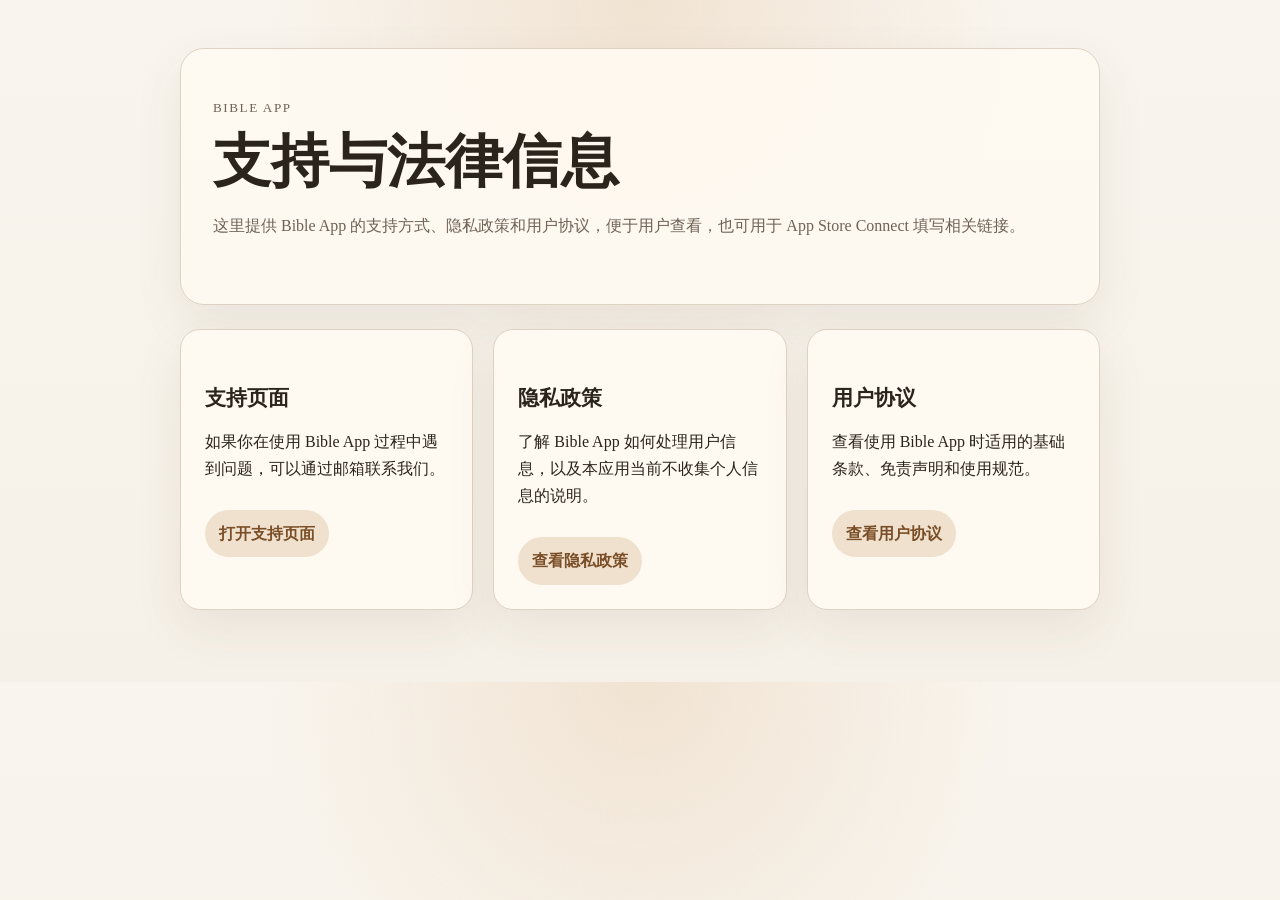
==== index.html @ 01b15071 "Add legal and support pages" ====
<!DOCTYPE html>
<html lang="zh-CN">
<head>
  <meta charset="UTF-8">
  <meta name="viewport" content="width=device-width, initial-scale=1.0">
  <title>Bible App Support</title>
  <meta name="description" content="Bible App 的支持页面，包含隐私政策、用户协议与联系方式。">
  <link rel="stylesheet" href="styles.css">
</head>
<body>
  <main class="container">
    <section class="hero">
      <p class="eyebrow">Bible App</p>
      <h1>支持与法律信息</h1>
      <p class="lead">
        这里提供 Bible App 的支持方式、隐私政策和用户协议，便于用户查看，也可用于 App Store Connect 填写相关链接。
      </p>
    </section>

    <section class="card-grid">
      <article class="card">
        <h2>支持页面</h2>
        <p>如果你在使用 Bible App 过程中遇到问题，可以通过邮箱联系我们。</p>
        <a href="support.html">打开支持页面</a>
      </article>

      <article class="card">
        <h2>隐私政策</h2>
        <p>了解 Bible App 如何处理用户信息，以及本应用当前不收集个人信息的说明。</p>
        <a href="privacy-policy.html">查看隐私政策</a>
      </article>

      <article class="card">
        <h2>用户协议</h2>
        <p>查看使用 Bible App 时适用的基础条款、免责声明和使用规范。</p>
        <a href="terms.html">查看用户协议</a>
      </article>
    </section>
  </main>
</body>
</html>
---- styles.css ----
:root {
  --bg: #f6f1e8;
  --paper: #fffaf1;
  --text: #2b241d;
  --muted: #6f6256;
  --line: #ded2c3;
  --accent: #7a4f27;
  --accent-soft: #f0e1cf;
  --shadow: 0 18px 50px rgba(78, 52, 24, 0.08);
}

* {
  box-sizing: border-box;
}

body {
  margin: 0;
  font-family: "Georgia", "Times New Roman", serif;
  color: var(--text);
  background:
    radial-gradient(circle at top, rgba(240, 225, 207, 0.9), transparent 40%),
    linear-gradient(180deg, #f9f5ee 0%, var(--bg) 100%);
  line-height: 1.7;
}

a {
  color: var(--accent);
}

.container {
  width: min(920px, calc(100% - 32px));
  margin: 0 auto;
  padding: 48px 0 72px;
}

.hero,
.legal-page {
  background: rgba(255, 250, 241, 0.92);
  border: 1px solid var(--line);
  border-radius: 24px;
  box-shadow: var(--shadow);
}

.hero {
  padding: 48px 32px;
}

.eyebrow {
  margin: 0 0 8px;
  color: var(--muted);
  letter-spacing: 0.12em;
  text-transform: uppercase;
  font-size: 0.82rem;
}

h1,
h2 {
  line-height: 1.2;
}

h1 {
  margin: 0 0 12px;
  font-size: clamp(2.2rem, 5vw, 3.6rem);
}

h2 {
  margin-top: 32px;
  font-size: 1.3rem;
}

.lead,
.meta {
  color: var(--muted);
}

.card-grid {
  display: grid;
  grid-template-columns: repeat(auto-fit, minmax(220px, 1fr));
  gap: 20px;
  margin-top: 24px;
}

.card {
  background: var(--paper);
  border: 1px solid var(--line);
  border-radius: 20px;
  padding: 24px;
  box-shadow: var(--shadow);
}

.card a {
  display: inline-block;
  margin-top: 12px;
  padding: 10px 14px;
  background: var(--accent-soft);
  border-radius: 999px;
  text-decoration: none;
  font-weight: 600;
}

.legal-page {
  padding: 36px 28px 56px;
}

.back-link {
  text-decoration: none;
}

@media (max-width: 640px) {
  .hero {
    padding: 36px 24px;
  }

  .legal-page {
    padding: 28px 20px 42px;
  }
}
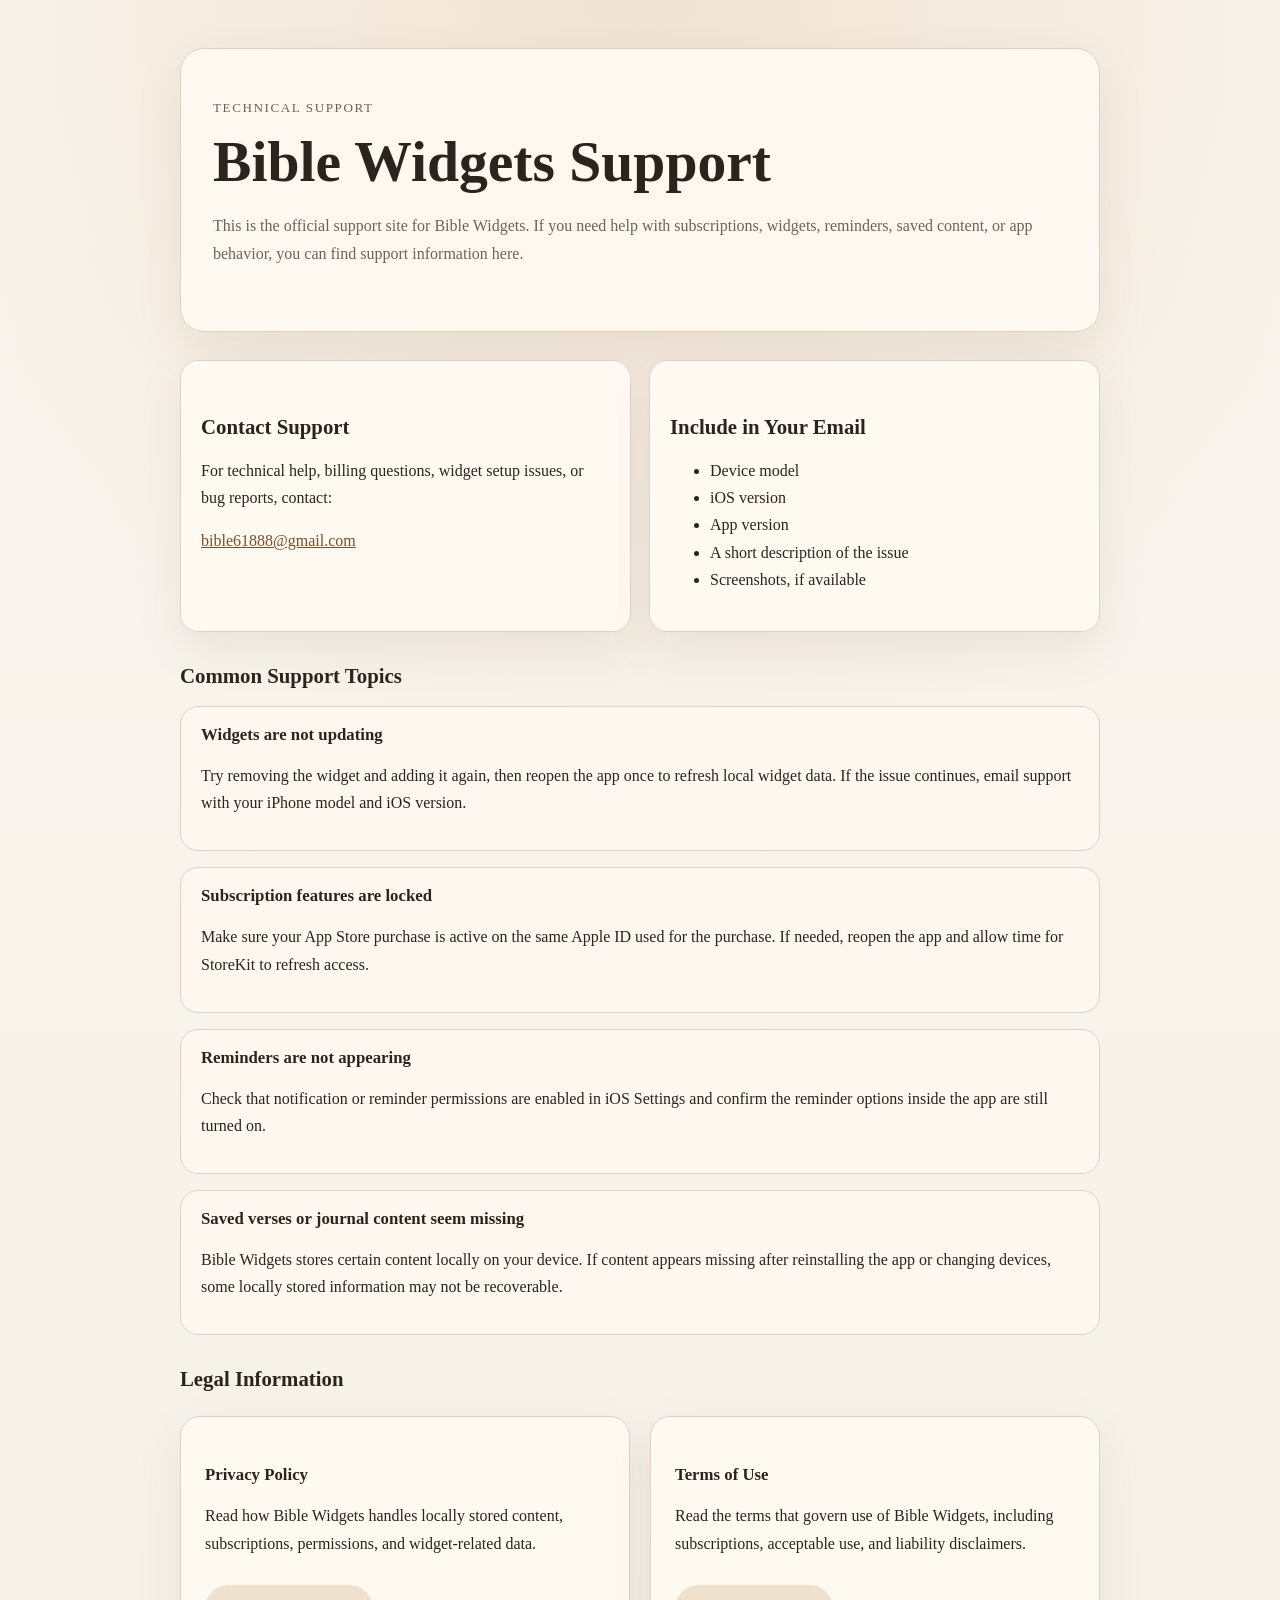
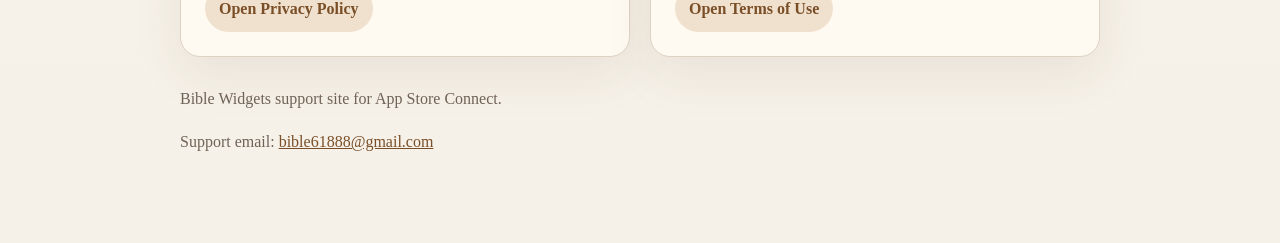
==== commit a3f650ef: "Add files via upload" ====
--- a/index.html
+++ b/index.html
@@ -3,38 +3,100 @@
 <head>
   <meta charset="UTF-8">
   <meta name="viewport" content="width=device-width, initial-scale=1.0">
-  <title>Bible App Support</title>
-  <meta name="description" content="Bible App 的支持页面，包含隐私政策、用户协议与联系方式。">
+  <title>Bible Widgets Support</title>
+  <meta name="description" content="Technical support for Bible Widgets, including contact details, help information, privacy policy, and terms of use.">
   <link rel="stylesheet" href="styles.css">
 </head>
 <body>
   <main class="container">
     <section class="hero">
-      <p class="eyebrow">Bible App</p>
-      <h1>支持与法律信息</h1>
+      <p class="eyebrow">Technical Support</p>
+      <h1>Bible Widgets Support</h1>
       <p class="lead">
-        这里提供 Bible App 的支持方式、隐私政策和用户协议，便于用户查看，也可用于 App Store Connect 填写相关链接。
+        This is the official support site for Bible Widgets. If you need help with subscriptions, widgets, reminders, saved content, or app behavior, you can find support information here.
       </p>
     </section>
 
-    <section class="card-grid">
-      <article class="card">
-        <h2>支持页面</h2>
-        <p>如果你在使用 Bible App 过程中遇到问题，可以通过邮箱联系我们。</p>
-        <a href="support.html">打开支持页面</a>
+    <section class="support-panel">
+      <article class="support-card">
+        <h2>Contact Support</h2>
+        <p>
+          For technical help, billing questions, widget setup issues, or bug reports, contact:
+        </p>
+        <p>
+          <a href="mailto:bible61888@gmail.com">bible61888@gmail.com</a>
+        </p>
       </article>
 
-      <article class="card">
-        <h2>隐私政策</h2>
-        <p>了解 Bible App 如何处理用户信息，以及本应用当前不收集个人信息的说明。</p>
-        <a href="privacy-policy.html">查看隐私政策</a>
+      <article class="support-card">
+        <h2>Include in Your Email</h2>
+        <ul>
+          <li>Device model</li>
+          <li>iOS version</li>
+          <li>App version</li>
+          <li>A short description of the issue</li>
+          <li>Screenshots, if available</li>
+        </ul>
       </article>
+    </section>
 
-      <article class="card">
-        <h2>用户协议</h2>
-        <p>查看使用 Bible App 时适用的基础条款、免责声明和使用规范。</p>
-        <a href="terms.html">查看用户协议</a>
-      </article>
+    <section class="content-section">
+      <h2>Common Support Topics</h2>
+      <div class="faq-list">
+        <article class="faq-item">
+          <h3>Widgets are not updating</h3>
+          <p>
+            Try removing the widget and adding it again, then reopen the app once to refresh local widget data. If the issue continues, email support with your iPhone model and iOS version.
+          </p>
+        </article>
+
+        <article class="faq-item">
+          <h3>Subscription features are locked</h3>
+          <p>
+            Make sure your App Store purchase is active on the same Apple ID used for the purchase. If needed, reopen the app and allow time for StoreKit to refresh access.
+          </p>
+        </article>
+
+        <article class="faq-item">
+          <h3>Reminders are not appearing</h3>
+          <p>
+            Check that notification or reminder permissions are enabled in iOS Settings and confirm the reminder options inside the app are still turned on.
+          </p>
+        </article>
+
+        <article class="faq-item">
+          <h3>Saved verses or journal content seem missing</h3>
+          <p>
+            Bible Widgets stores certain content locally on your device. If content appears missing after reinstalling the app or changing devices, some locally stored information may not be recoverable.
+          </p>
+        </article>
+      </div>
+    </section>
+
+    <section class="content-section">
+      <h2>Legal Information</h2>
+      <div class="card-grid">
+        <article class="card">
+          <h3>Privacy Policy</h3>
+          <p>Read how Bible Widgets handles locally stored content, subscriptions, permissions, and widget-related data.</p>
+          <a href="privacy-policy.html">Open Privacy Policy</a>
+        </article>
+
+        <article class="card">
+          <h3>Terms of Use</h3>
+          <p>Read the terms that govern use of Bible Widgets, including subscriptions, acceptable use, and liability disclaimers.</p>
+          <a href="terms.html">Open Terms of Use</a>
+        </article>
+      </div>
+    </section>
+
+    <section class="content-section footer-note">
+      <p>
+        Bible Widgets support site for App Store Connect.
+      </p>
+      <p>
+        Support email: <a href="mailto:bible61888@gmail.com">bible61888@gmail.com</a>
+      </p>
     </section>
   </main>
 </body>
--- a/styles.css
+++ b/styles.css
@@ -54,7 +54,8 @@
 }
 
 h1,
-h2 {
+h2,
+h3 {
   line-height: 1.2;
 }
 
@@ -68,6 +69,11 @@
   font-size: 1.3rem;
 }
 
+h3 {
+  margin-top: 24px;
+  font-size: 1.05rem;
+}
+
 .lead,
 .meta {
   color: var(--muted);
@@ -78,6 +84,10 @@
   grid-template-columns: repeat(auto-fit, minmax(220px, 1fr));
   gap: 20px;
   margin-top: 24px;
+}
+
+.content-section {
+  margin-top: 28px;
 }
 
 .card {
@@ -102,8 +112,44 @@
   padding: 36px 28px 56px;
 }
 
-.back-link {
-  text-decoration: none;
+.legal-page ul {
+  padding-left: 1.2rem;
+}
+
+.support-panel {
+  display: grid;
+  grid-template-columns: repeat(auto-fit, minmax(240px, 1fr));
+  gap: 18px;
+  margin: 28px 0 12px;
+}
+
+.support-card {
+  background: var(--paper);
+  border: 1px solid var(--line);
+  border-radius: 18px;
+  padding: 22px 20px;
+  box-shadow: var(--shadow);
+}
+
+.faq-list {
+  display: grid;
+  gap: 16px;
+  margin-top: 16px;
+}
+
+.faq-item {
+  background: rgba(255, 250, 241, 0.72);
+  border: 1px solid var(--line);
+  border-radius: 18px;
+  padding: 18px 20px;
+}
+
+.faq-item h3 {
+  margin-top: 0;
+}
+
+.footer-note {
+  color: var(--muted);
 }
 
 @media (max-width: 640px) {
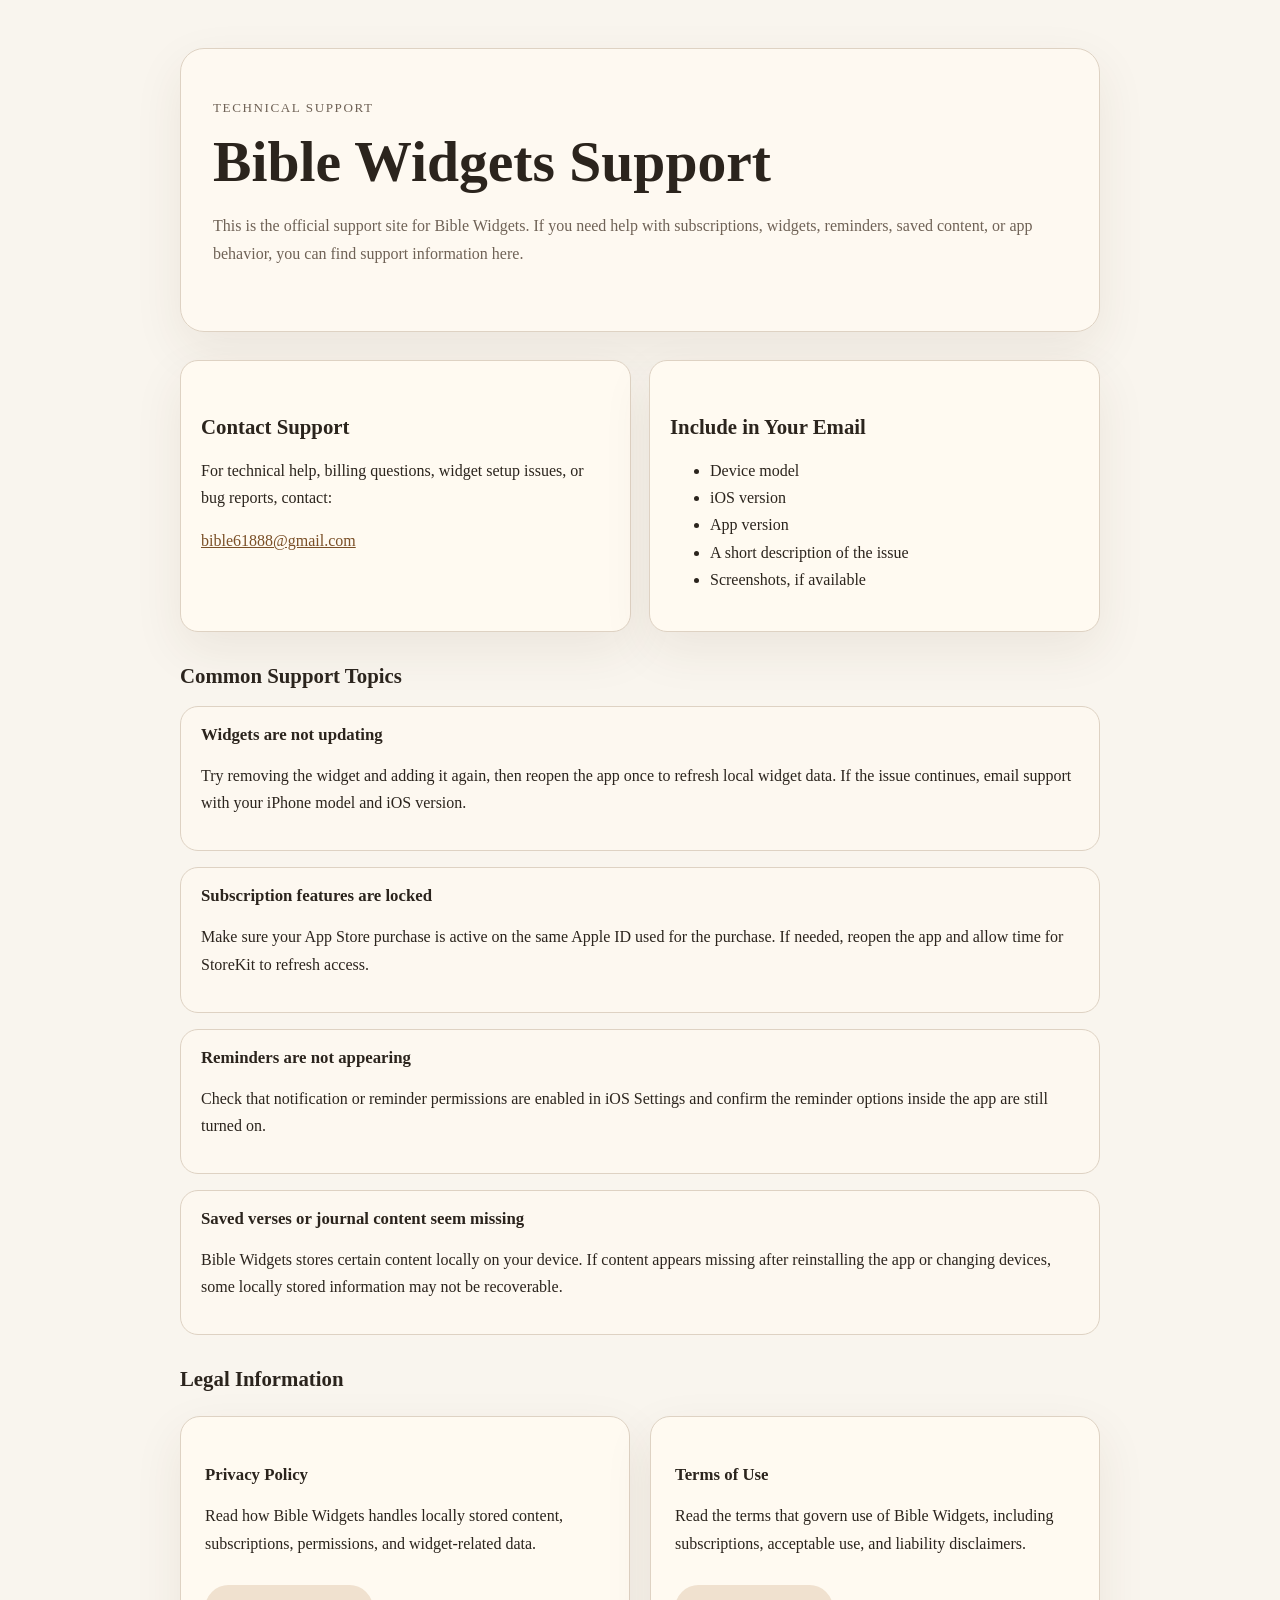
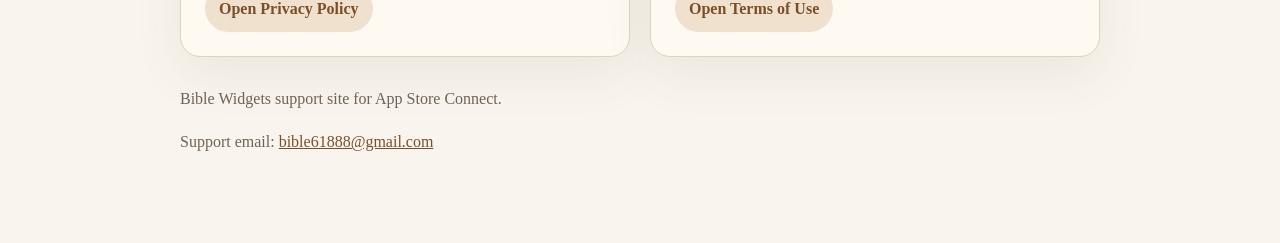
==== commit ef37bcbe: "Add files via upload" ====
--- a/index.html
+++ b/index.html
@@ -1,5 +1,5 @@
 <!DOCTYPE html>
-<html lang="zh-CN">
+<html lang="en">
 <head>
   <meta charset="UTF-8">
   <meta name="viewport" content="width=device-width, initial-scale=1.0">
--- a/styles.css
+++ b/styles.css
@@ -17,9 +17,7 @@
   margin: 0;
   font-family: "Georgia", "Times New Roman", serif;
   color: var(--text);
-  background:
-    radial-gradient(circle at top, rgba(240, 225, 207, 0.9), transparent 40%),
-    linear-gradient(180deg, #f9f5ee 0%, var(--bg) 100%);
+  background: #f9f5ee;
   line-height: 1.7;
 }
 
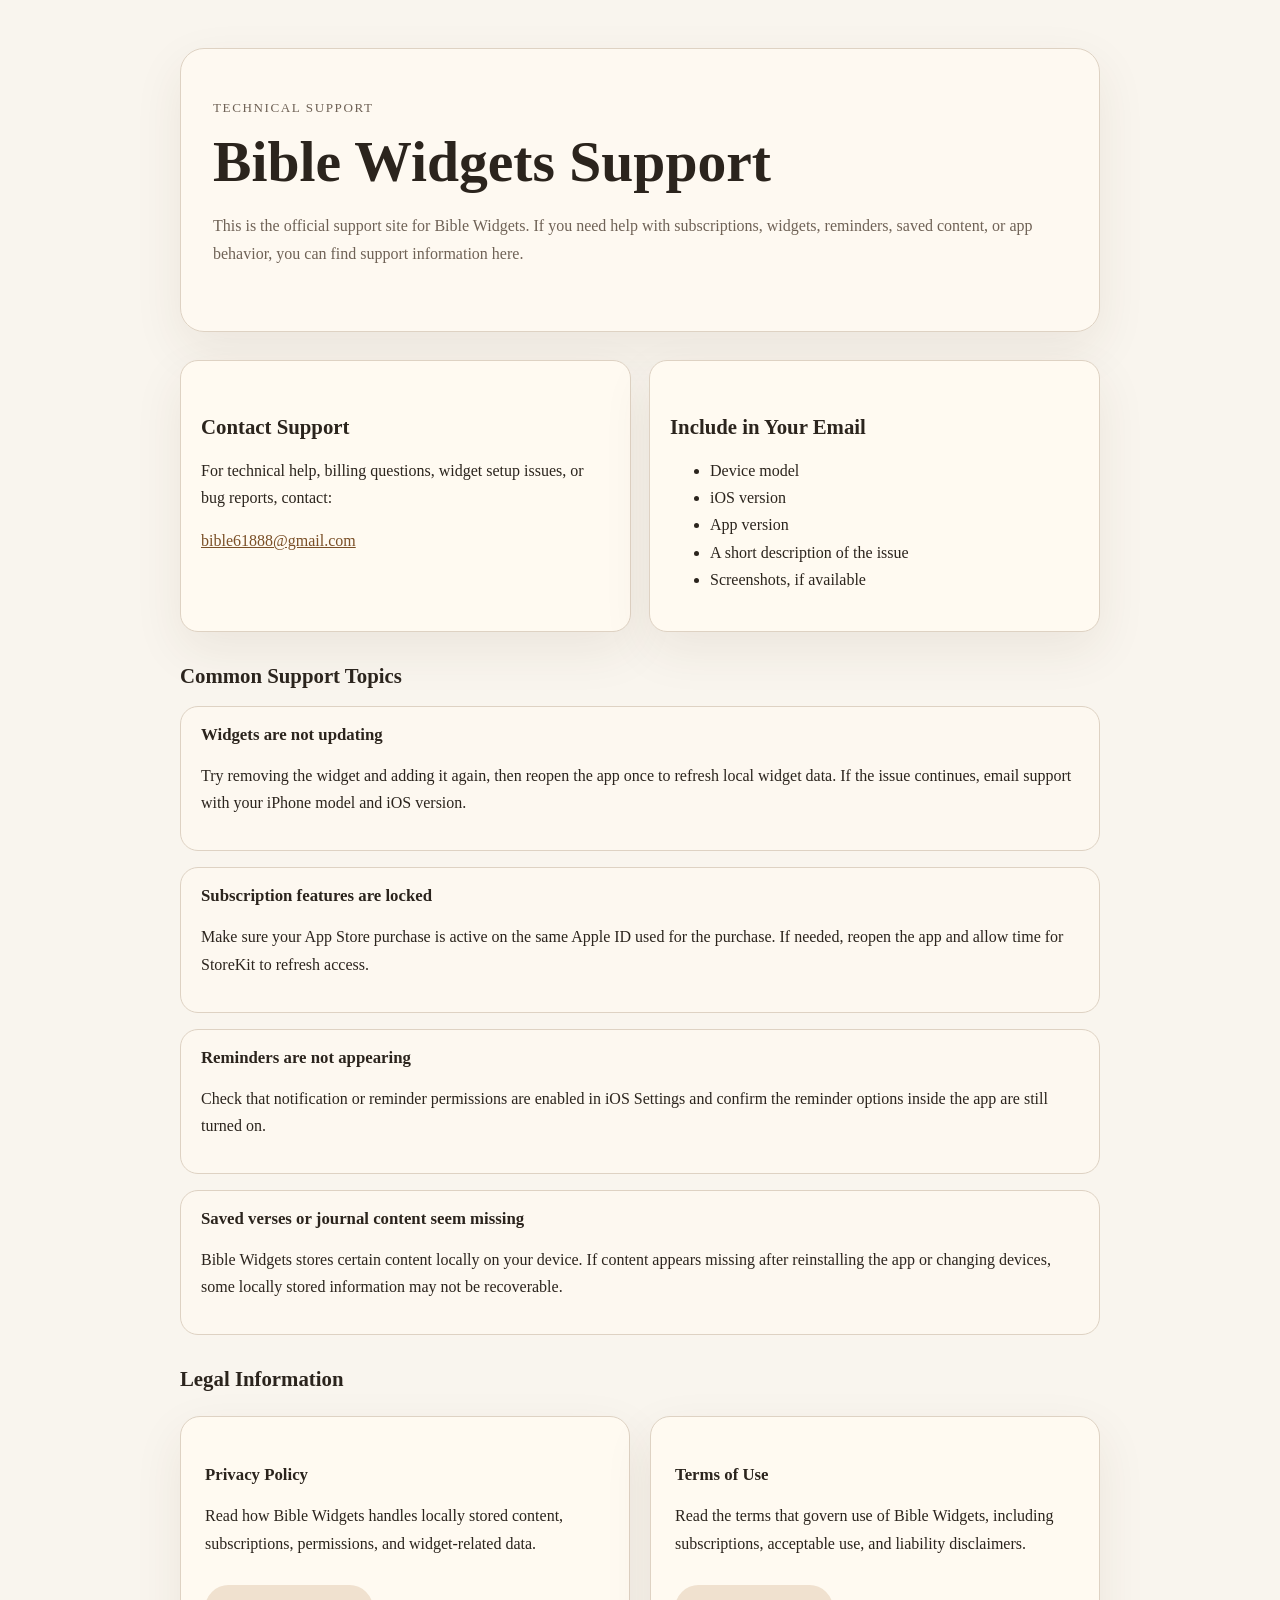
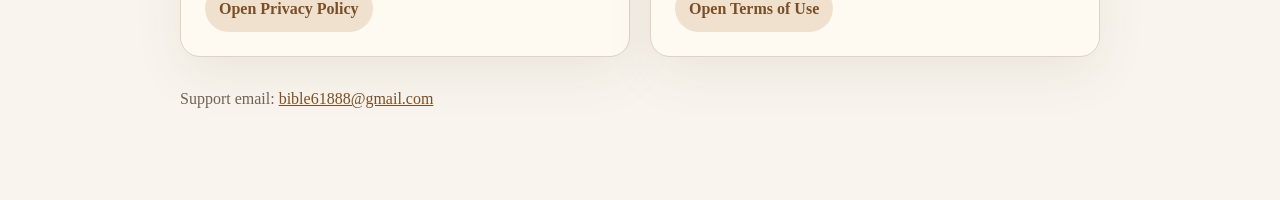
==== commit 92a34932: "Add files via upload" ====
--- a/index.html
+++ b/index.html
@@ -92,9 +92,6 @@
 
     <section class="content-section footer-note">
       <p>
-        Bible Widgets support site for App Store Connect.
-      </p>
-      <p>
         Support email: <a href="mailto:bible61888@gmail.com">bible61888@gmail.com</a>
       </p>
     </section>
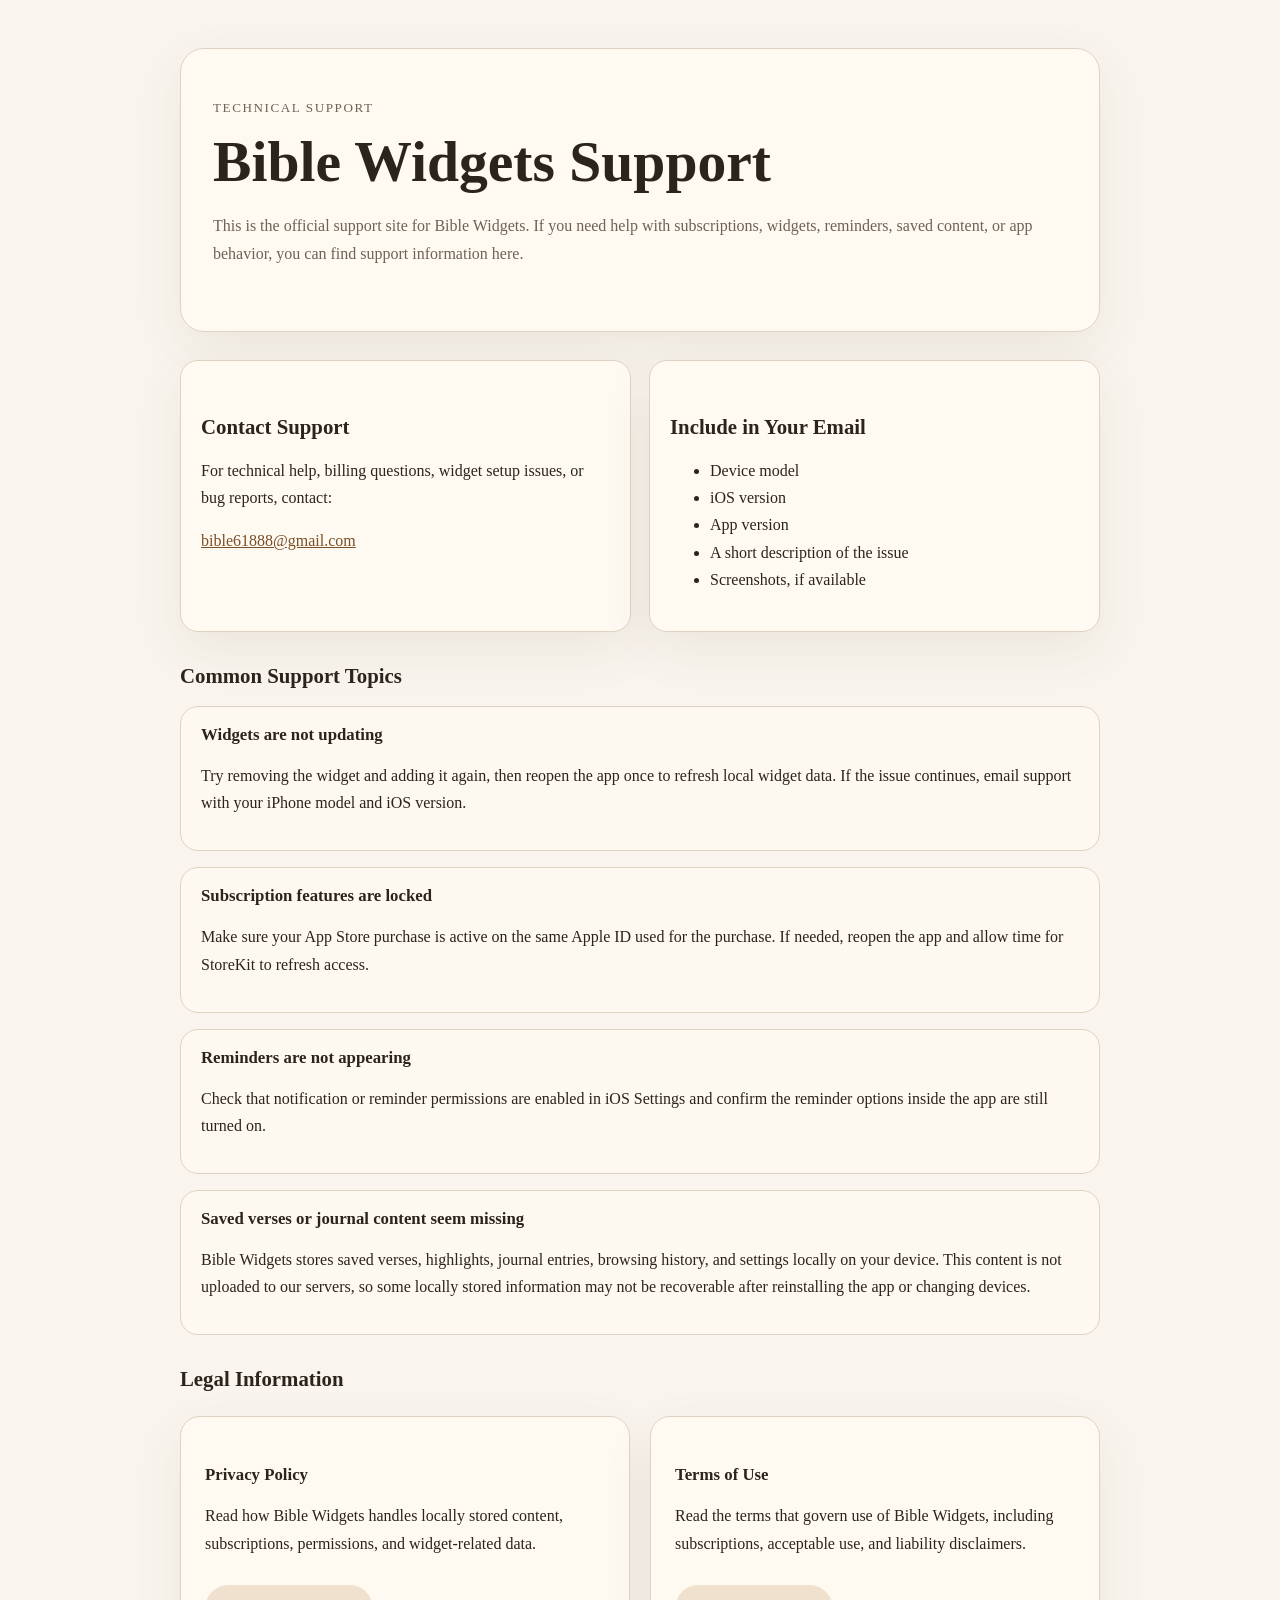
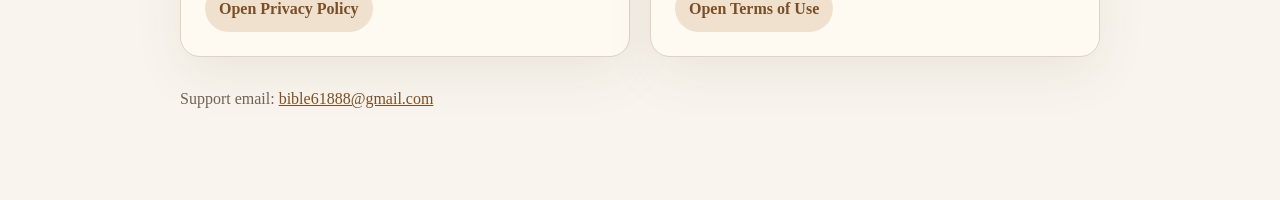
==== commit 42fa9a3f: "Add files via upload" ====
--- a/index.html
+++ b/index.html
@@ -67,7 +67,7 @@
         <article class="faq-item">
           <h3>Saved verses or journal content seem missing</h3>
           <p>
-            Bible Widgets stores certain content locally on your device. If content appears missing after reinstalling the app or changing devices, some locally stored information may not be recoverable.
+            Bible Widgets stores saved verses, highlights, journal entries, browsing history, and settings locally on your device. This content is not uploaded to our servers, so some locally stored information may not be recoverable after reinstalling the app or changing devices.
           </p>
         </article>
       </div>
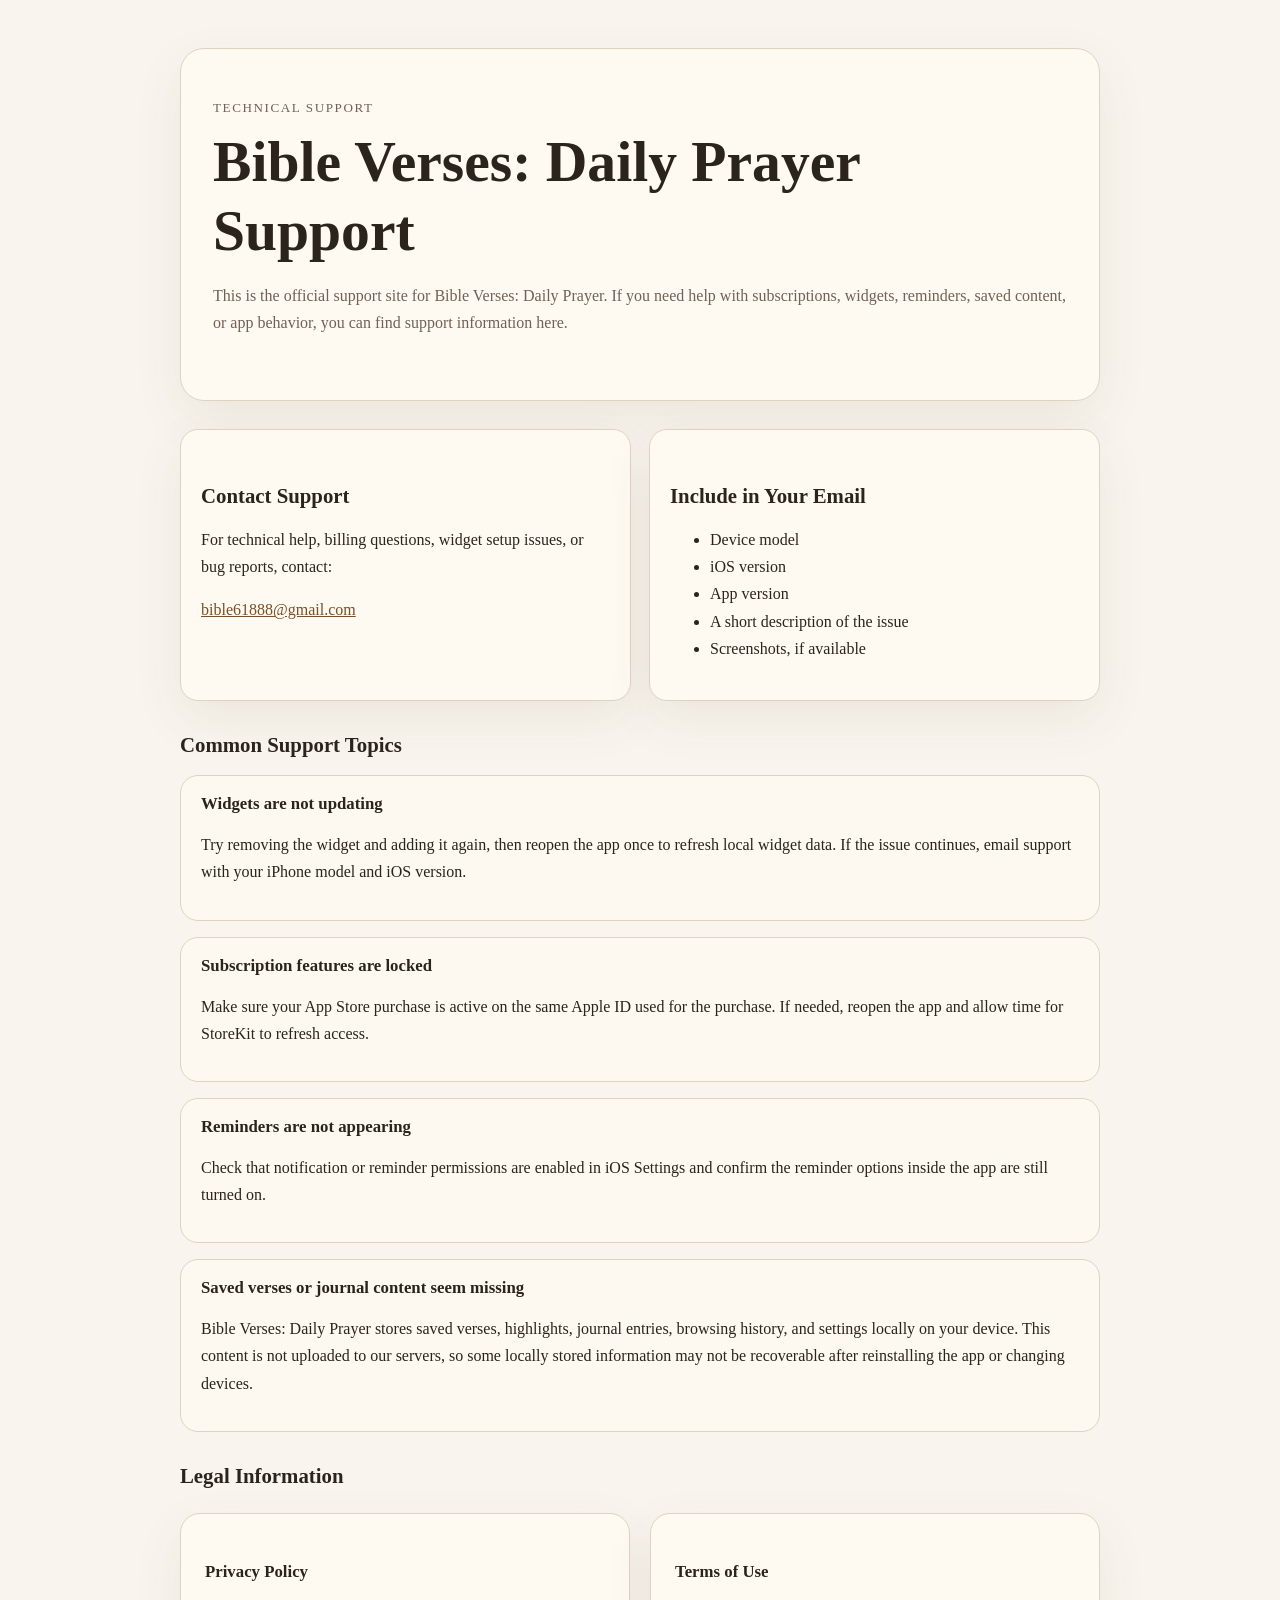
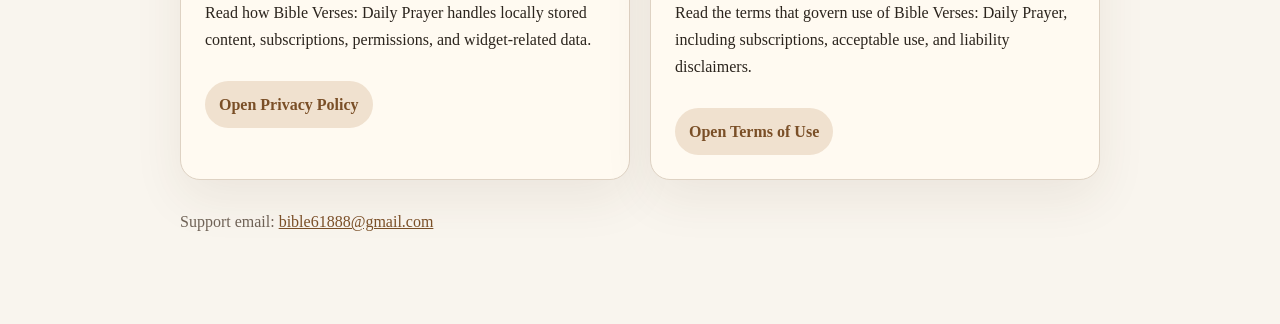
==== commit 479c518f: "Add files via upload" ====
--- a/index.html
+++ b/index.html
@@ -3,17 +3,17 @@
 <head>
   <meta charset="UTF-8">
   <meta name="viewport" content="width=device-width, initial-scale=1.0">
-  <title>Bible Widgets Support</title>
-  <meta name="description" content="Technical support for Bible Widgets, including contact details, help information, privacy policy, and terms of use.">
+  <title>Bible Verses: Daily Prayer Support</title>
+  <meta name="description" content="Technical support for Bible Verses: Daily Prayer, including contact details, help information, privacy policy, and terms of use.">
   <link rel="stylesheet" href="styles.css">
 </head>
 <body>
   <main class="container">
     <section class="hero">
       <p class="eyebrow">Technical Support</p>
-      <h1>Bible Widgets Support</h1>
+      <h1>Bible Verses: Daily Prayer Support</h1>
       <p class="lead">
-        This is the official support site for Bible Widgets. If you need help with subscriptions, widgets, reminders, saved content, or app behavior, you can find support information here.
+        This is the official support site for Bible Verses: Daily Prayer. If you need help with subscriptions, widgets, reminders, saved content, or app behavior, you can find support information here.
       </p>
     </section>
 
@@ -67,7 +67,7 @@
         <article class="faq-item">
           <h3>Saved verses or journal content seem missing</h3>
           <p>
-            Bible Widgets stores saved verses, highlights, journal entries, browsing history, and settings locally on your device. This content is not uploaded to our servers, so some locally stored information may not be recoverable after reinstalling the app or changing devices.
+            Bible Verses: Daily Prayer stores saved verses, highlights, journal entries, browsing history, and settings locally on your device. This content is not uploaded to our servers, so some locally stored information may not be recoverable after reinstalling the app or changing devices.
           </p>
         </article>
       </div>
@@ -78,13 +78,13 @@
       <div class="card-grid">
         <article class="card">
           <h3>Privacy Policy</h3>
-          <p>Read how Bible Widgets handles locally stored content, subscriptions, permissions, and widget-related data.</p>
+          <p>Read how Bible Verses: Daily Prayer handles locally stored content, subscriptions, permissions, and widget-related data.</p>
           <a href="privacy-policy.html">Open Privacy Policy</a>
         </article>
 
         <article class="card">
           <h3>Terms of Use</h3>
-          <p>Read the terms that govern use of Bible Widgets, including subscriptions, acceptable use, and liability disclaimers.</p>
+          <p>Read the terms that govern use of Bible Verses: Daily Prayer, including subscriptions, acceptable use, and liability disclaimers.</p>
           <a href="terms.html">Open Terms of Use</a>
         </article>
       </div>
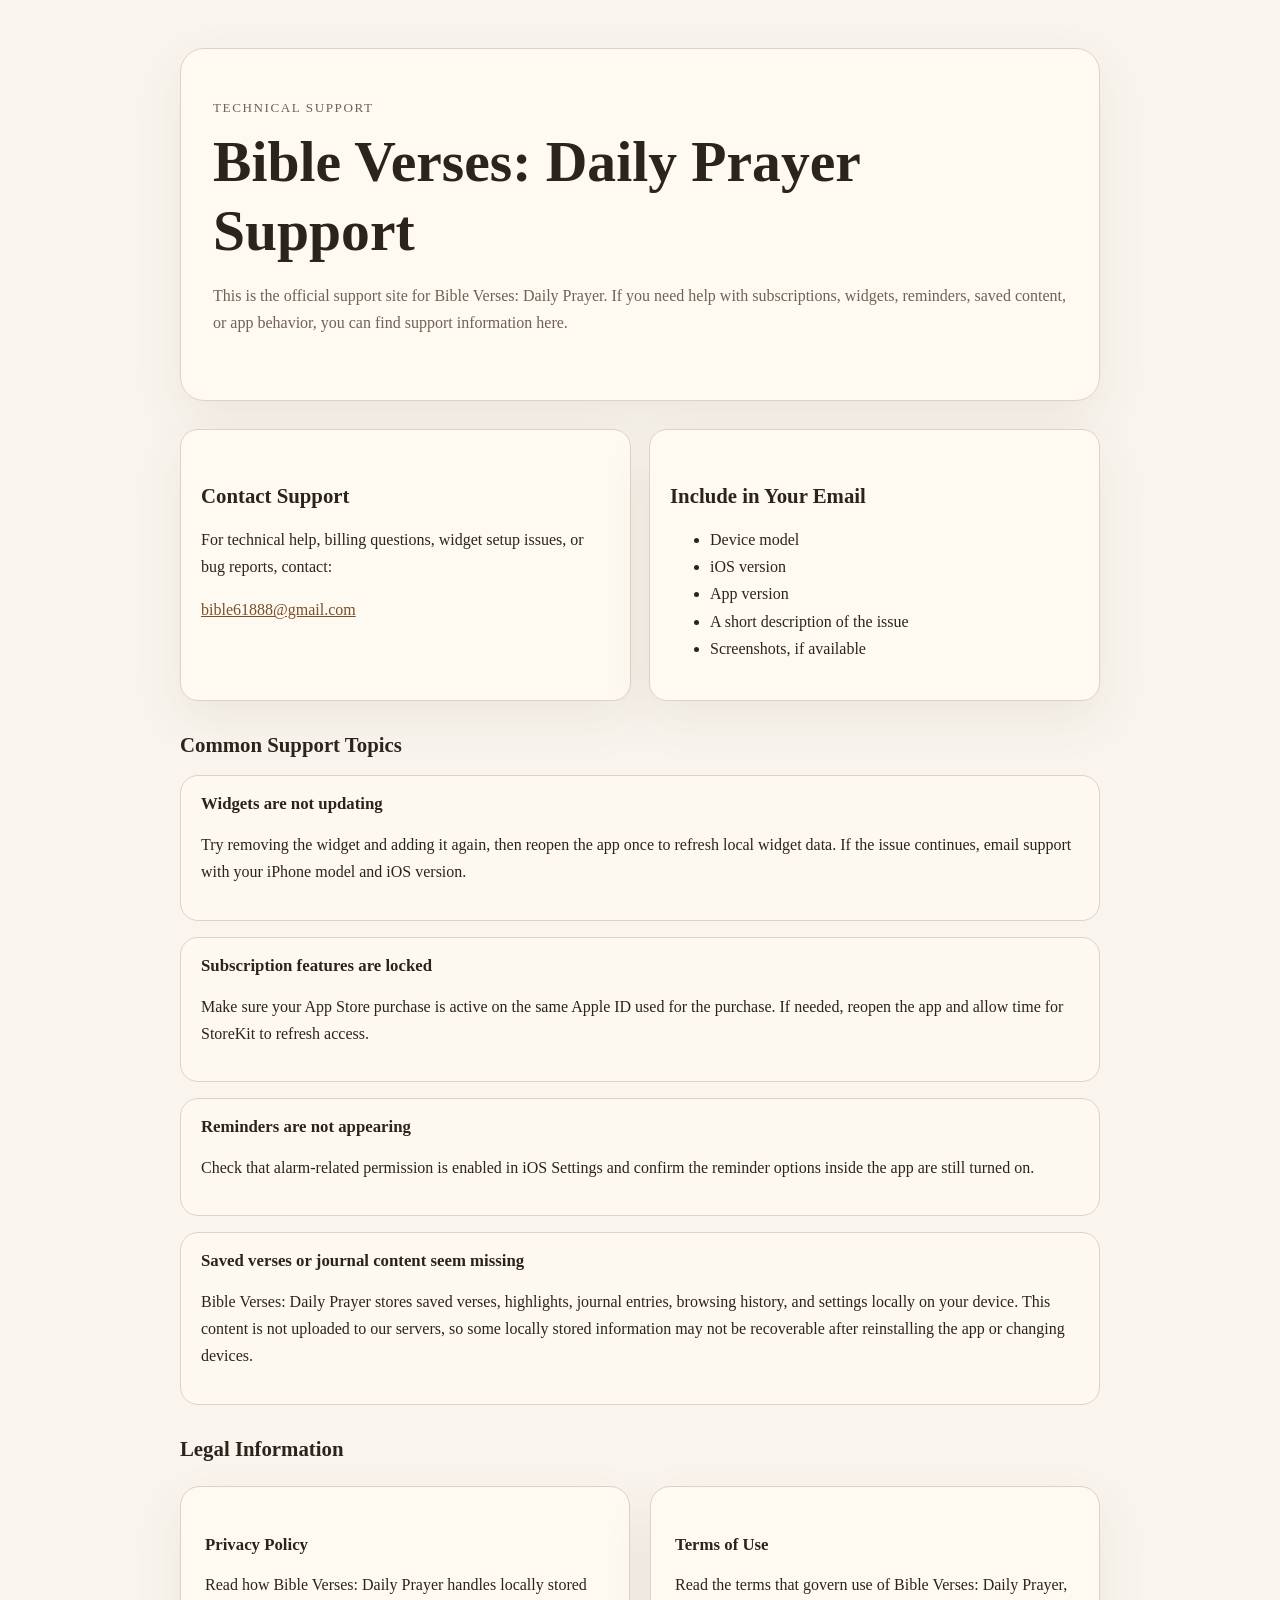
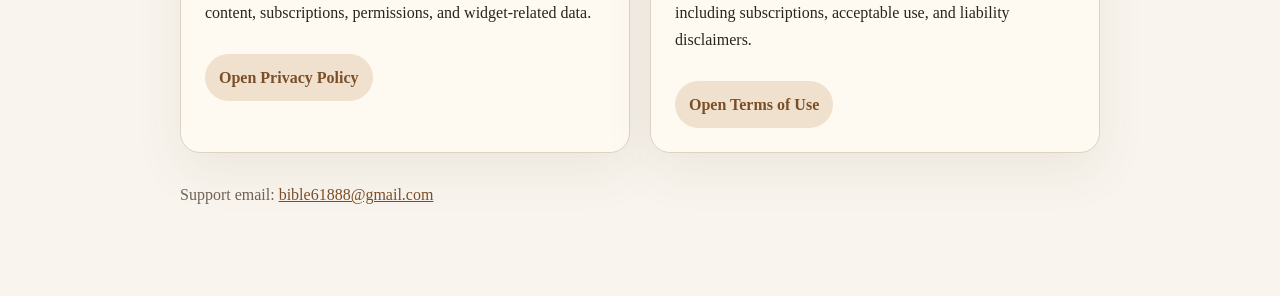
==== commit e3db733a: "Add files via upload" ====
--- a/index.html
+++ b/index.html
@@ -60,7 +60,7 @@
         <article class="faq-item">
           <h3>Reminders are not appearing</h3>
           <p>
-            Check that notification or reminder permissions are enabled in iOS Settings and confirm the reminder options inside the app are still turned on.
+            Check that alarm-related permission is enabled in iOS Settings and confirm the reminder options inside the app are still turned on.
           </p>
         </article>
 
